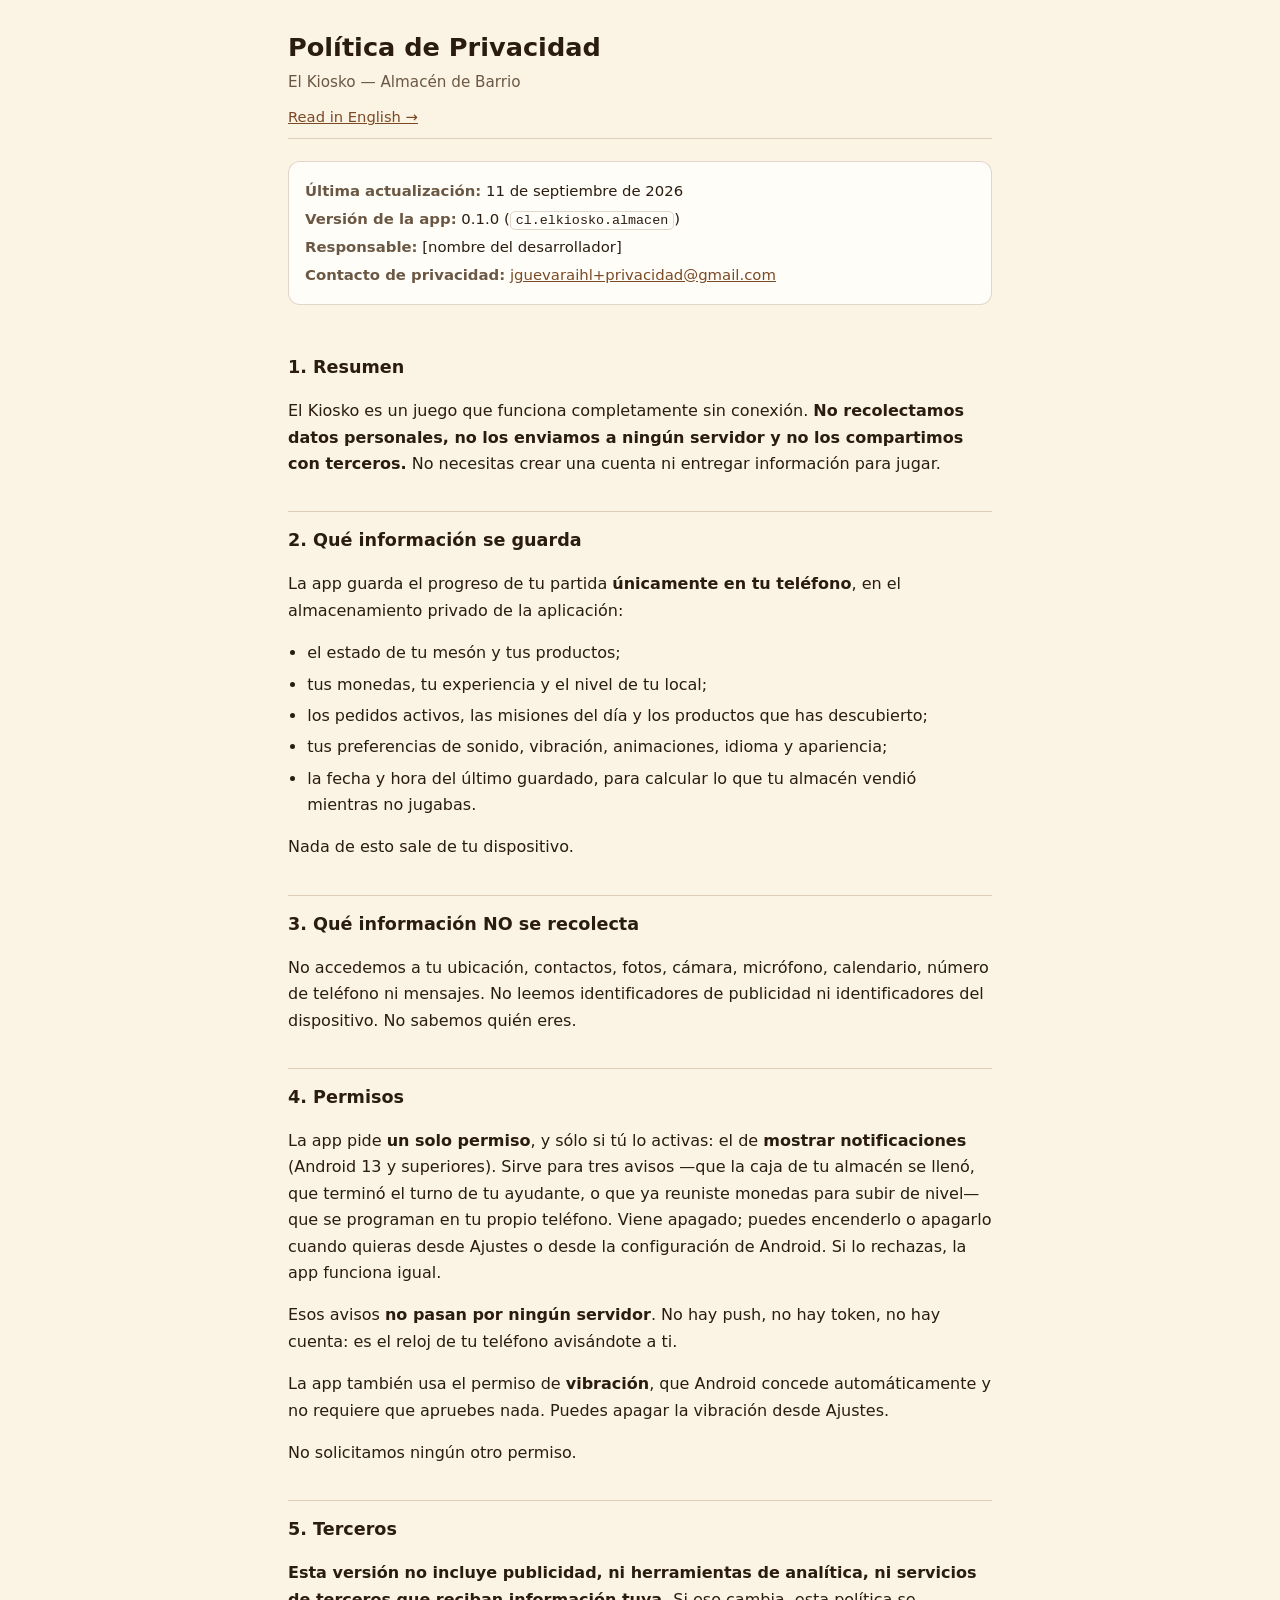
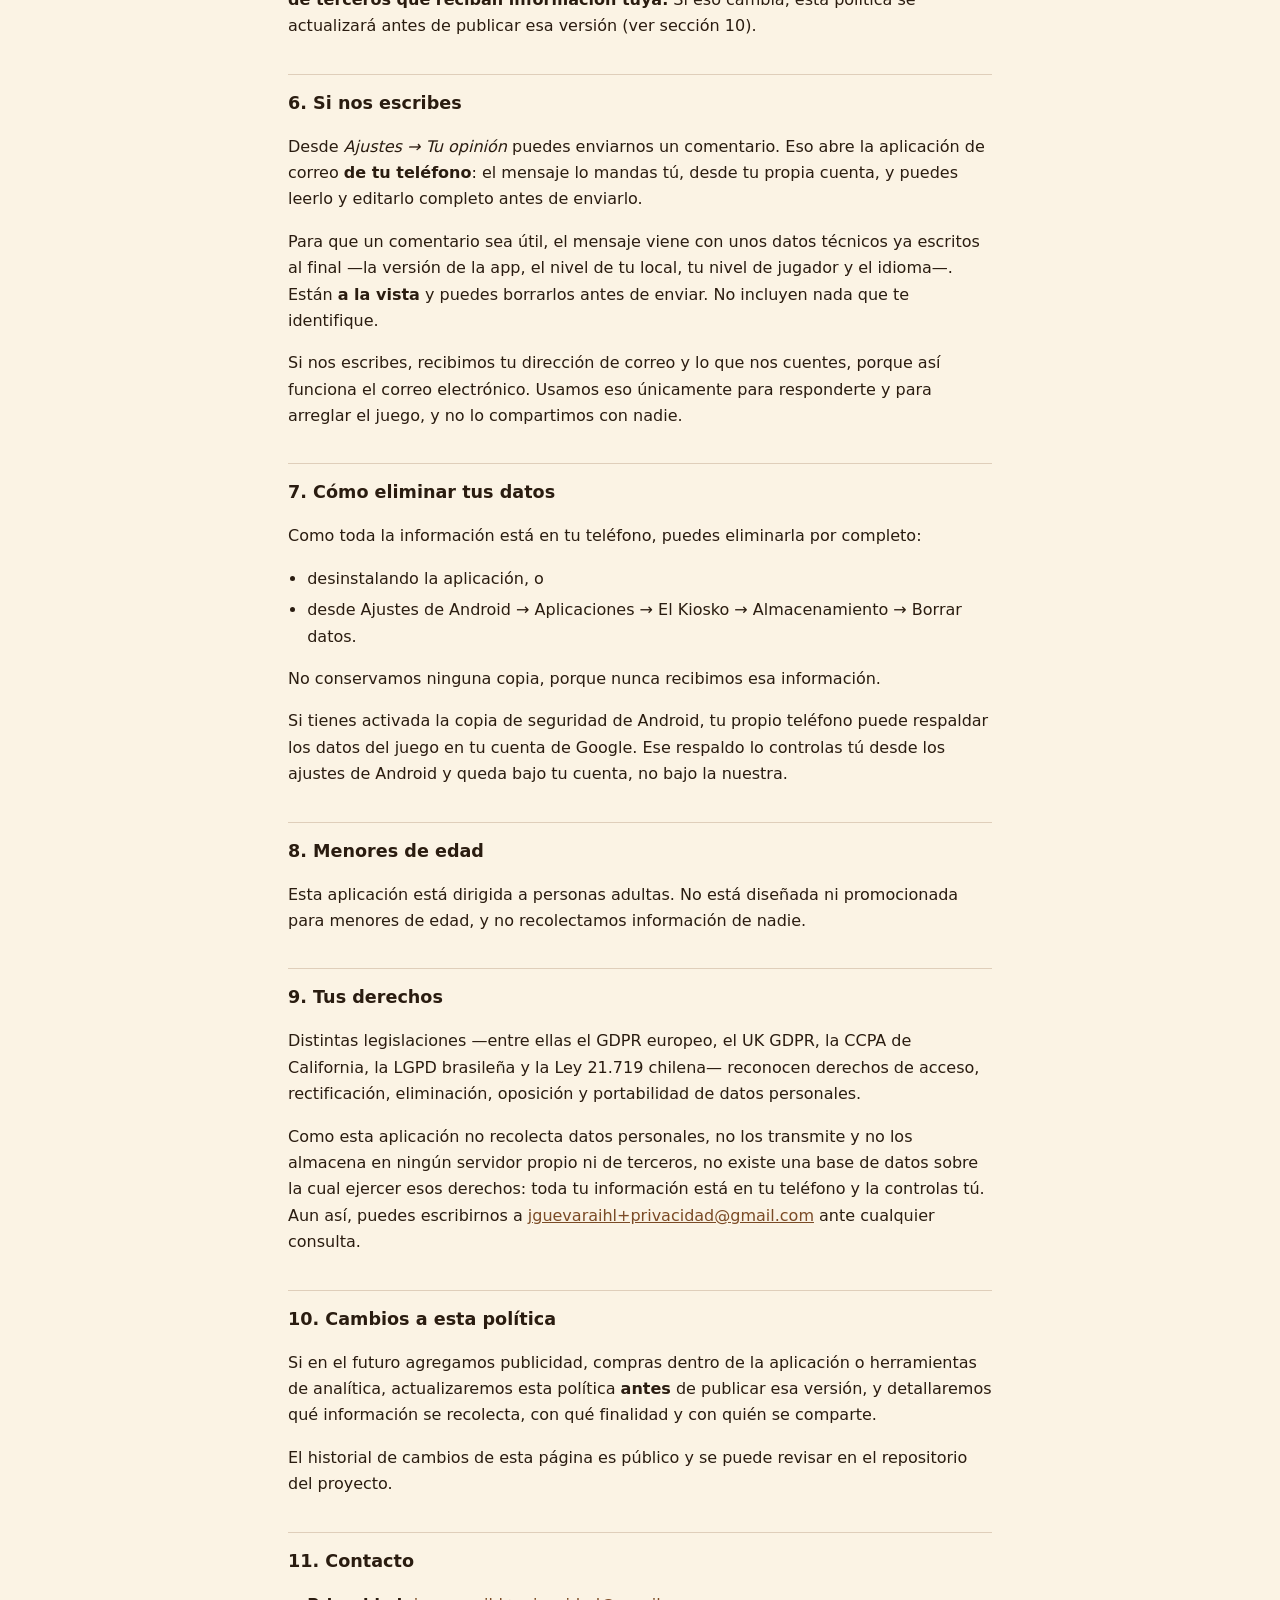
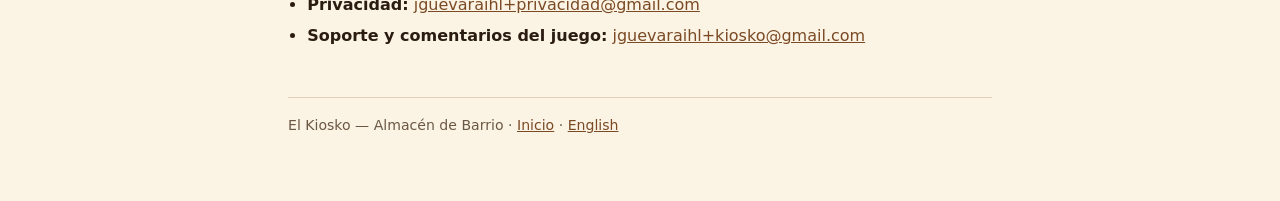
==== docs/privacidad.html @ 92d37e32 "Política de privacidad publicada en /docs sobre GitHub Pages Era uno de los bloqueantes: Google Play" ====
<!doctype html>
<html lang="es">
<head>
<meta charset="utf-8">
<meta name="viewport" content="width=device-width, initial-scale=1">
<title>Política de Privacidad — El Kiosko: Almacén de Barrio</title>
<link rel="stylesheet" href="estilo.css">
</head>
<body>

<header>
  <h1>Política de Privacidad</h1>
  <p class="sub">El Kiosko — Almacén de Barrio</p>
  <a class="lang" href="privacy.html">Read in English →</a>
</header>

<main>

<div class="meta">
  <div><b>Última actualización:</b> 11 de septiembre de 2026</div>
  <div><b>Versión de la app:</b> 0.1.0 (<code>cl.elkiosko.almacen</code>)</div>
  <div><b>Responsable:</b> <!-- CAMBIAR: nombre o razón social del publisher, el mismo que se declara en Google Play Console -->[nombre del desarrollador]</div>
  <div><b>Contacto de privacidad:</b> <a href="mailto:jguevaraihl+privacidad@gmail.com">jguevaraihl+privacidad@gmail.com</a></div>
</div>

<h2>1. Resumen</h2>
<p>El Kiosko es un juego que funciona completamente sin conexión.
<strong>No recolectamos datos personales, no los enviamos a ningún servidor y no
los compartimos con terceros.</strong> No necesitas crear una cuenta ni entregar
información para jugar.</p>

<h2>2. Qué información se guarda</h2>
<p>La app guarda el progreso de tu partida <strong>únicamente en tu
teléfono</strong>, en el almacenamiento privado de la aplicación:</p>
<ul>
  <li>el estado de tu mesón y tus productos;</li>
  <li>tus monedas, tu experiencia y el nivel de tu local;</li>
  <li>los pedidos activos, las misiones del día y los productos que has descubierto;</li>
  <li>tus preferencias de sonido, vibración, animaciones, idioma y apariencia;</li>
  <li>la fecha y hora del último guardado, para calcular lo que tu almacén
      vendió mientras no jugabas.</li>
</ul>
<p>Nada de esto sale de tu dispositivo.</p>

<h2>3. Qué información NO se recolecta</h2>
<p>No accedemos a tu ubicación, contactos, fotos, cámara, micrófono, calendario,
número de teléfono ni mensajes. No leemos identificadores de publicidad ni
identificadores del dispositivo. No sabemos quién eres.</p>

<h2>4. Permisos</h2>
<p>La app pide <strong>un solo permiso</strong>, y sólo si tú lo activas: el de
<strong>mostrar notificaciones</strong> (Android 13 y superiores). Sirve para
tres avisos —que la caja de tu almacén se llenó, que terminó el turno de tu
ayudante, o que ya reuniste monedas para subir de nivel— que se programan en tu
propio teléfono. Viene apagado; puedes encenderlo o apagarlo cuando quieras
desde Ajustes o desde la configuración de Android. Si lo rechazas, la app
funciona igual.</p>
<p>Esos avisos <strong>no pasan por ningún servidor</strong>. No hay push, no hay
token, no hay cuenta: es el reloj de tu teléfono avisándote a ti.</p>
<p>La app también usa el permiso de <strong>vibración</strong>, que Android
concede automáticamente y no requiere que apruebes nada. Puedes apagar la
vibración desde Ajustes.</p>
<p>No solicitamos ningún otro permiso.</p>

<h2>5. Terceros</h2>
<p><strong>Esta versión no incluye publicidad, ni herramientas de analítica, ni
servicios de terceros que reciban información tuya.</strong> Si eso cambia, esta
política se actualizará antes de publicar esa versión (ver sección 10).</p>

<h2>6. Si nos escribes</h2>
<p>Desde <em>Ajustes → Tu opinión</em> puedes enviarnos un comentario. Eso abre
la aplicación de correo <strong>de tu teléfono</strong>: el mensaje lo mandas tú,
desde tu propia cuenta, y puedes leerlo y editarlo completo antes de enviarlo.</p>
<p>Para que un comentario sea útil, el mensaje viene con unos datos técnicos ya
escritos al final —la versión de la app, el nivel de tu local, tu nivel de
jugador y el idioma—. Están <strong>a la vista</strong> y puedes borrarlos antes
de enviar. No incluyen nada que te identifique.</p>
<p>Si nos escribes, recibimos tu dirección de correo y lo que nos cuentes,
porque así funciona el correo electrónico. Usamos eso únicamente para
responderte y para arreglar el juego, y no lo compartimos con nadie.</p>

<h2>7. Cómo eliminar tus datos</h2>
<p>Como toda la información está en tu teléfono, puedes eliminarla por
completo:</p>
<ul>
  <li>desinstalando la aplicación, o</li>
  <li>desde Ajustes de Android → Aplicaciones → El Kiosko → Almacenamiento →
      Borrar datos.</li>
</ul>
<p>No conservamos ninguna copia, porque nunca recibimos esa información.</p>
<p>Si tienes activada la copia de seguridad de Android, tu propio teléfono puede
respaldar los datos del juego en tu cuenta de Google. Ese respaldo lo controlas
tú desde los ajustes de Android y queda bajo tu cuenta, no bajo la nuestra.</p>

<h2>8. Menores de edad</h2>
<p>Esta aplicación está dirigida a personas adultas. No está diseñada ni
promocionada para menores de edad, y no recolectamos información de nadie.</p>

<h2>9. Tus derechos</h2>
<p>Distintas legislaciones —entre ellas el GDPR europeo, el UK GDPR, la CCPA de
California, la LGPD brasileña y la Ley 21.719 chilena— reconocen derechos de
acceso, rectificación, eliminación, oposición y portabilidad de datos
personales.</p>
<p>Como esta aplicación no recolecta datos personales, no los transmite y no los
almacena en ningún servidor propio ni de terceros, no existe una base de datos
sobre la cual ejercer esos derechos: toda tu información está en tu teléfono y
la controlas tú. Aun así, puedes escribirnos a
<a href="mailto:jguevaraihl+privacidad@gmail.com">jguevaraihl+privacidad@gmail.com</a>
ante cualquier consulta.</p>

<h2>10. Cambios a esta política</h2>
<p>Si en el futuro agregamos publicidad, compras dentro de la aplicación o
herramientas de analítica, actualizaremos esta política <strong>antes</strong> de
publicar esa versión, y detallaremos qué información se recolecta, con qué
finalidad y con quién se comparte.</p>
<p>El historial de cambios de esta página es público y se puede revisar en el
repositorio del proyecto.</p>

<h2>11. Contacto</h2>
<ul>
  <li><b>Privacidad:</b>
      <a href="mailto:jguevaraihl+privacidad@gmail.com">jguevaraihl+privacidad@gmail.com</a></li>
  <li><b>Soporte y comentarios del juego:</b>
      <a href="mailto:jguevaraihl+kiosko@gmail.com">jguevaraihl+kiosko@gmail.com</a></li>
</ul>

</main>

<footer>
  El Kiosko — Almacén de Barrio ·
  <a href="index.html">Inicio</a> ·
  <a href="privacy.html">English</a>
</footer>

</body>
</html>
---- docs/estilo.css ----
/* Hoja compartida por las páginas de docs/.
   Sin fuentes ni recursos externos a propósito: esta URL tiene que abrir
   siempre, rápido y sin login, porque Google Play la revisa y los jugadores
   la consultan desde el teléfono con mala señal. */
:root {
  color-scheme: light dark;
  --papel: #fbf3e4;
  --tinta: #2a1c10;
  --tinta-suave: #6b5844;
  --madera: #7a4a25;
  --borde: rgba(122, 74, 37, 0.22);
  --tarjeta: #fffdf8;
}
@media (prefers-color-scheme: dark) {
  :root {
    --papel: #17120d;
    --tinta: #f2e8da;
    --tinta-suave: #b9a892;
    --madera: #d9a066;
    --borde: rgba(217, 160, 102, 0.25);
    --tarjeta: #201911;
  }
}
* { box-sizing: border-box; }
body {
  margin: 0;
  padding: 0 20px 64px;
  background: var(--papel);
  color: var(--tinta);
  font: 16px/1.65 system-ui, -apple-system, "Segoe UI", Roboto, sans-serif;
}
main { max-width: 44rem; margin: 0 auto; }
header {
  max-width: 44rem;
  margin: 0 auto;
  padding: 32px 0 8px;
  border-bottom: 1px solid var(--borde);
}
h1 { font-size: 1.6rem; line-height: 1.25; margin: 0 0 6px; }
h2 {
  font-size: 1.1rem;
  margin: 34px 0 8px;
  padding-top: 14px;
  border-top: 1px solid var(--borde);
}
h2:first-of-type { border-top: 0; }
.sub { color: var(--tinta-suave); margin: 0; font-size: 0.95rem; }
.meta {
  background: var(--tarjeta);
  border: 1px solid var(--borde);
  border-radius: 12px;
  padding: 14px 16px;
  margin: 22px 0 8px;
  font-size: 0.93rem;
}
.meta div { margin: 3px 0; }
.meta b { color: var(--tinta-suave); font-weight: 600; }
a { color: var(--madera); }
ul { padding-left: 1.2rem; }
li { margin: 5px 0; }
code {
  background: var(--tarjeta);
  border: 1px solid var(--borde);
  border-radius: 5px;
  padding: 1px 5px;
  font-size: 0.9em;
}
footer {
  max-width: 44rem;
  margin: 48px auto 0;
  padding-top: 16px;
  border-top: 1px solid var(--borde);
  color: var(--tinta-suave);
  font-size: 0.88rem;
}
.lang {
  display: inline-block;
  margin-top: 10px;
  font-size: 0.92rem;
}
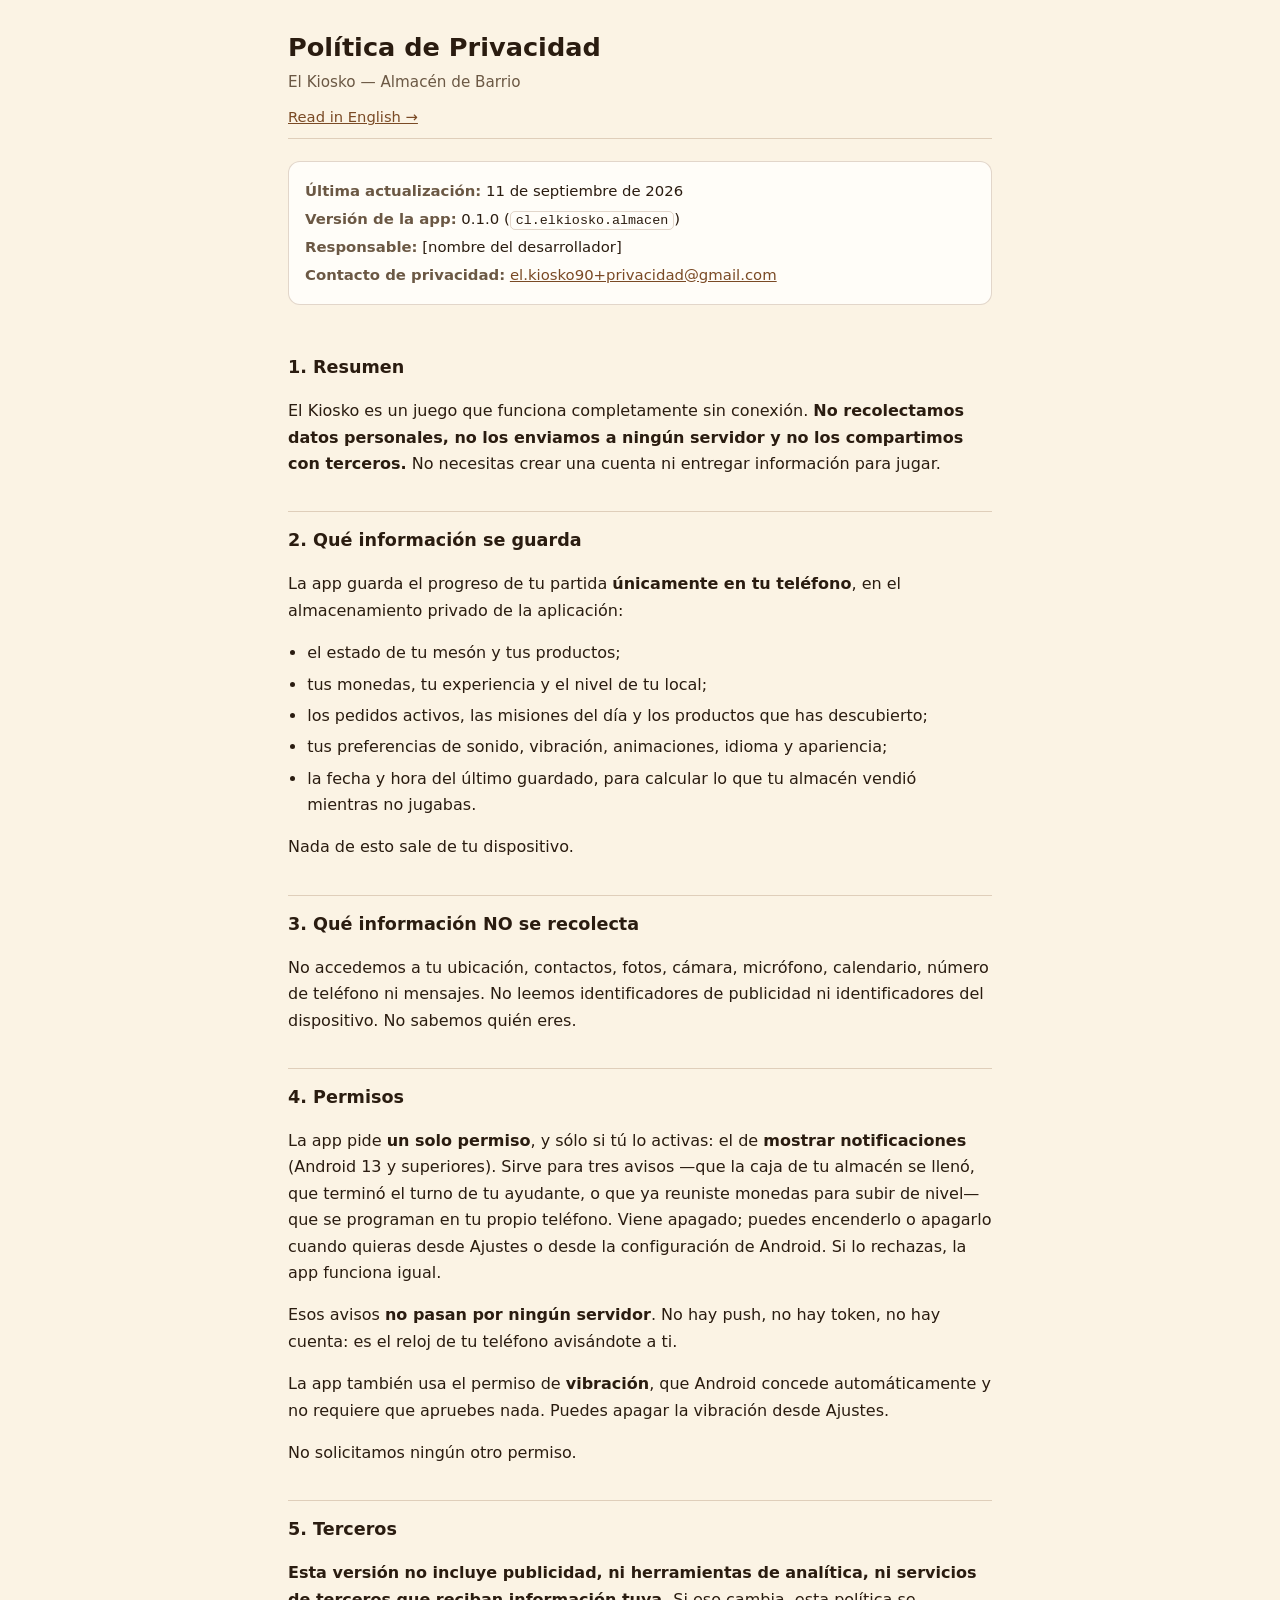
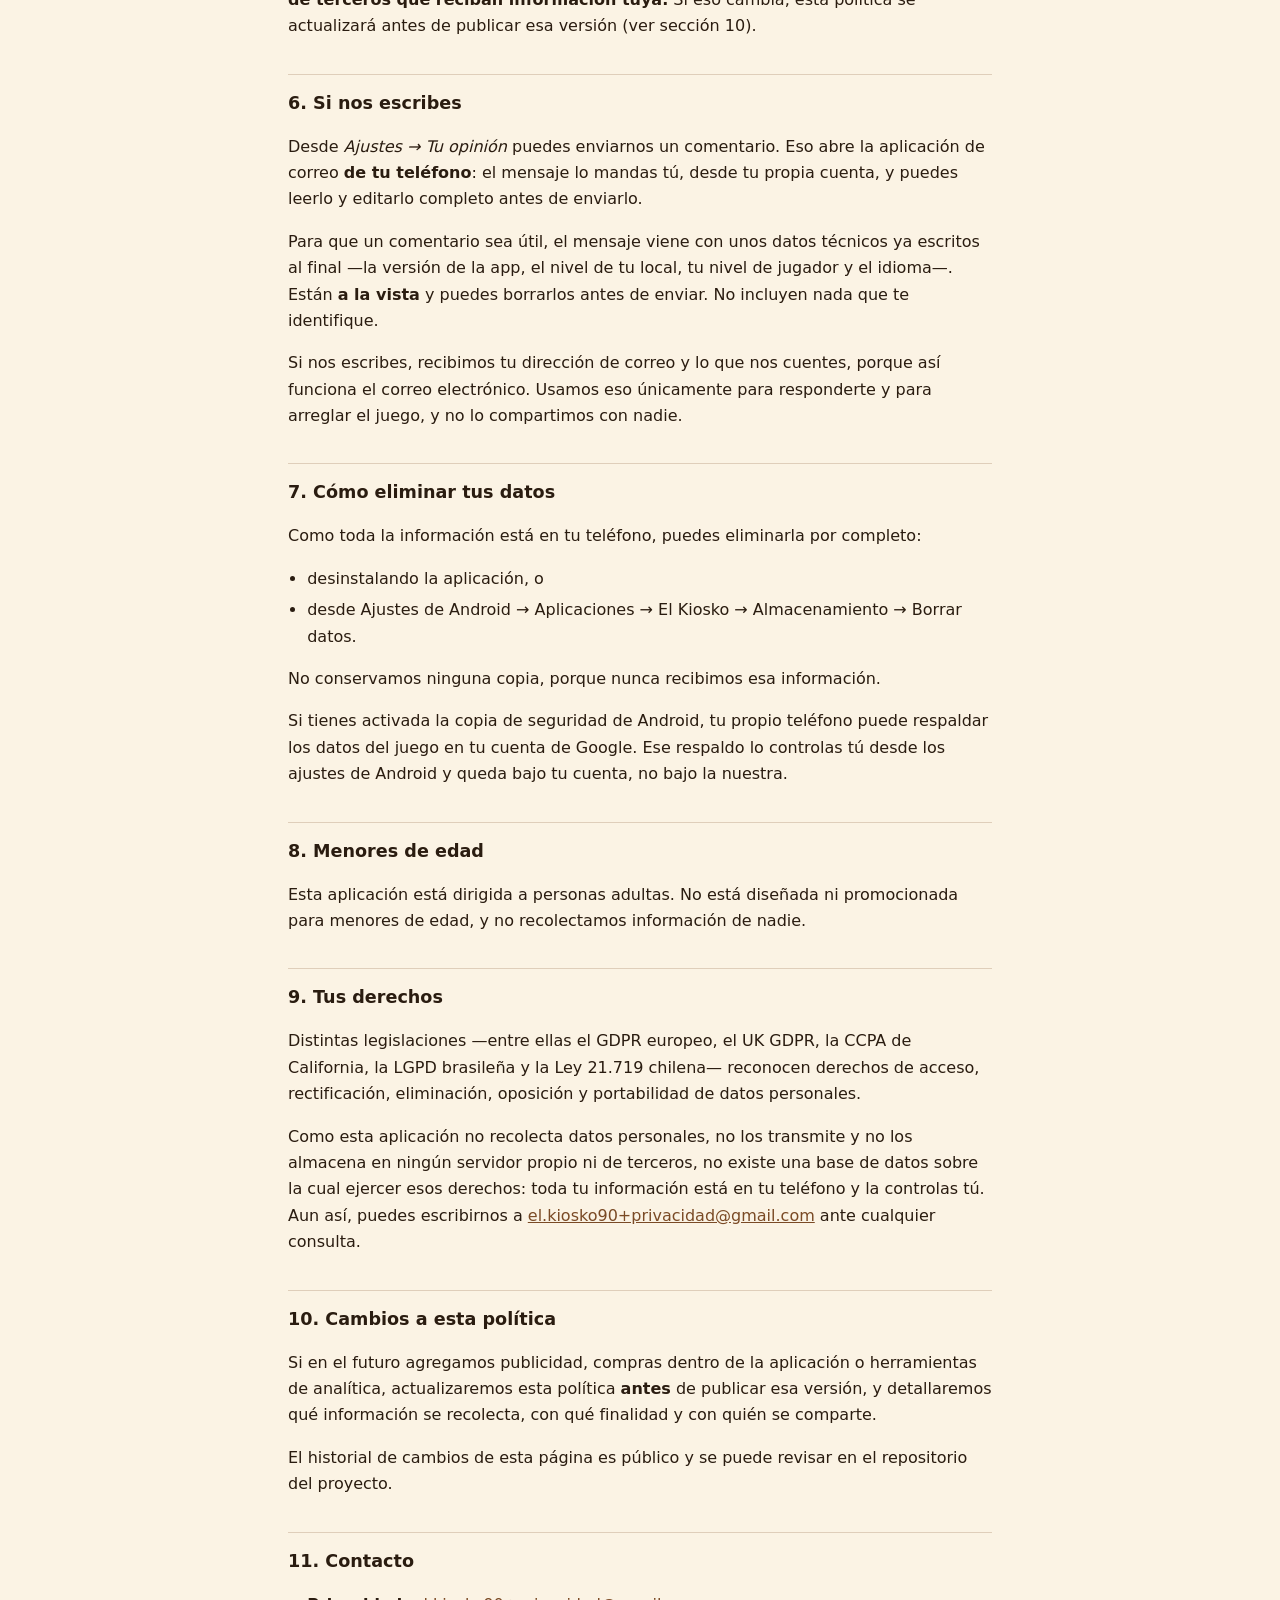
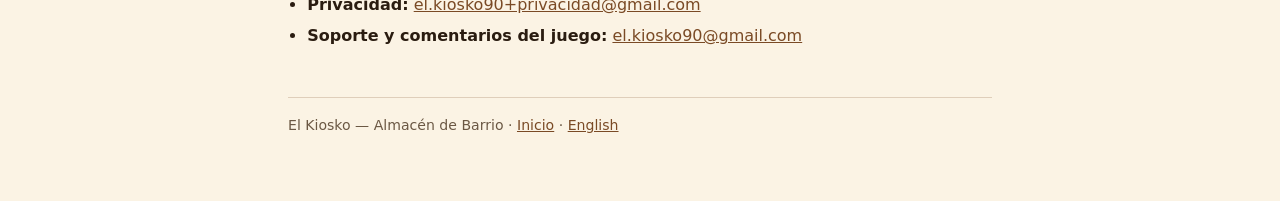
==== commit 8b25fdeb: "Cuenta de correo propia del proyecto, y una respuesta honesta sobre ingresos Correo del proyecto (D-" ====
--- a/docs/privacidad.html
+++ b/docs/privacidad.html
@@ -20,7 +20,7 @@
   <div><b>Última actualización:</b> 11 de septiembre de 2026</div>
   <div><b>Versión de la app:</b> 0.1.0 (<code>cl.elkiosko.almacen</code>)</div>
   <div><b>Responsable:</b> <!-- CAMBIAR: nombre o razón social del publisher, el mismo que se declara en Google Play Console -->[nombre del desarrollador]</div>
-  <div><b>Contacto de privacidad:</b> <a href="mailto:jguevaraihl+privacidad@gmail.com">jguevaraihl+privacidad@gmail.com</a></div>
+  <div><b>Contacto de privacidad:</b> <a href="mailto:el.kiosko90+privacidad@gmail.com">el.kiosko90+privacidad@gmail.com</a></div>
 </div>
 
 <h2>1. Resumen</h2>
@@ -105,7 +105,7 @@
 almacena en ningún servidor propio ni de terceros, no existe una base de datos
 sobre la cual ejercer esos derechos: toda tu información está en tu teléfono y
 la controlas tú. Aun así, puedes escribirnos a
-<a href="mailto:jguevaraihl+privacidad@gmail.com">jguevaraihl+privacidad@gmail.com</a>
+<a href="mailto:el.kiosko90+privacidad@gmail.com">el.kiosko90+privacidad@gmail.com</a>
 ante cualquier consulta.</p>
 
 <h2>10. Cambios a esta política</h2>
@@ -119,9 +119,9 @@
 <h2>11. Contacto</h2>
 <ul>
   <li><b>Privacidad:</b>
-      <a href="mailto:jguevaraihl+privacidad@gmail.com">jguevaraihl+privacidad@gmail.com</a></li>
+      <a href="mailto:el.kiosko90+privacidad@gmail.com">el.kiosko90+privacidad@gmail.com</a></li>
   <li><b>Soporte y comentarios del juego:</b>
-      <a href="mailto:jguevaraihl+kiosko@gmail.com">jguevaraihl+kiosko@gmail.com</a></li>
+      <a href="mailto:el.kiosko90@gmail.com">el.kiosko90@gmail.com</a></li>
 </ul>
 
 </main>
